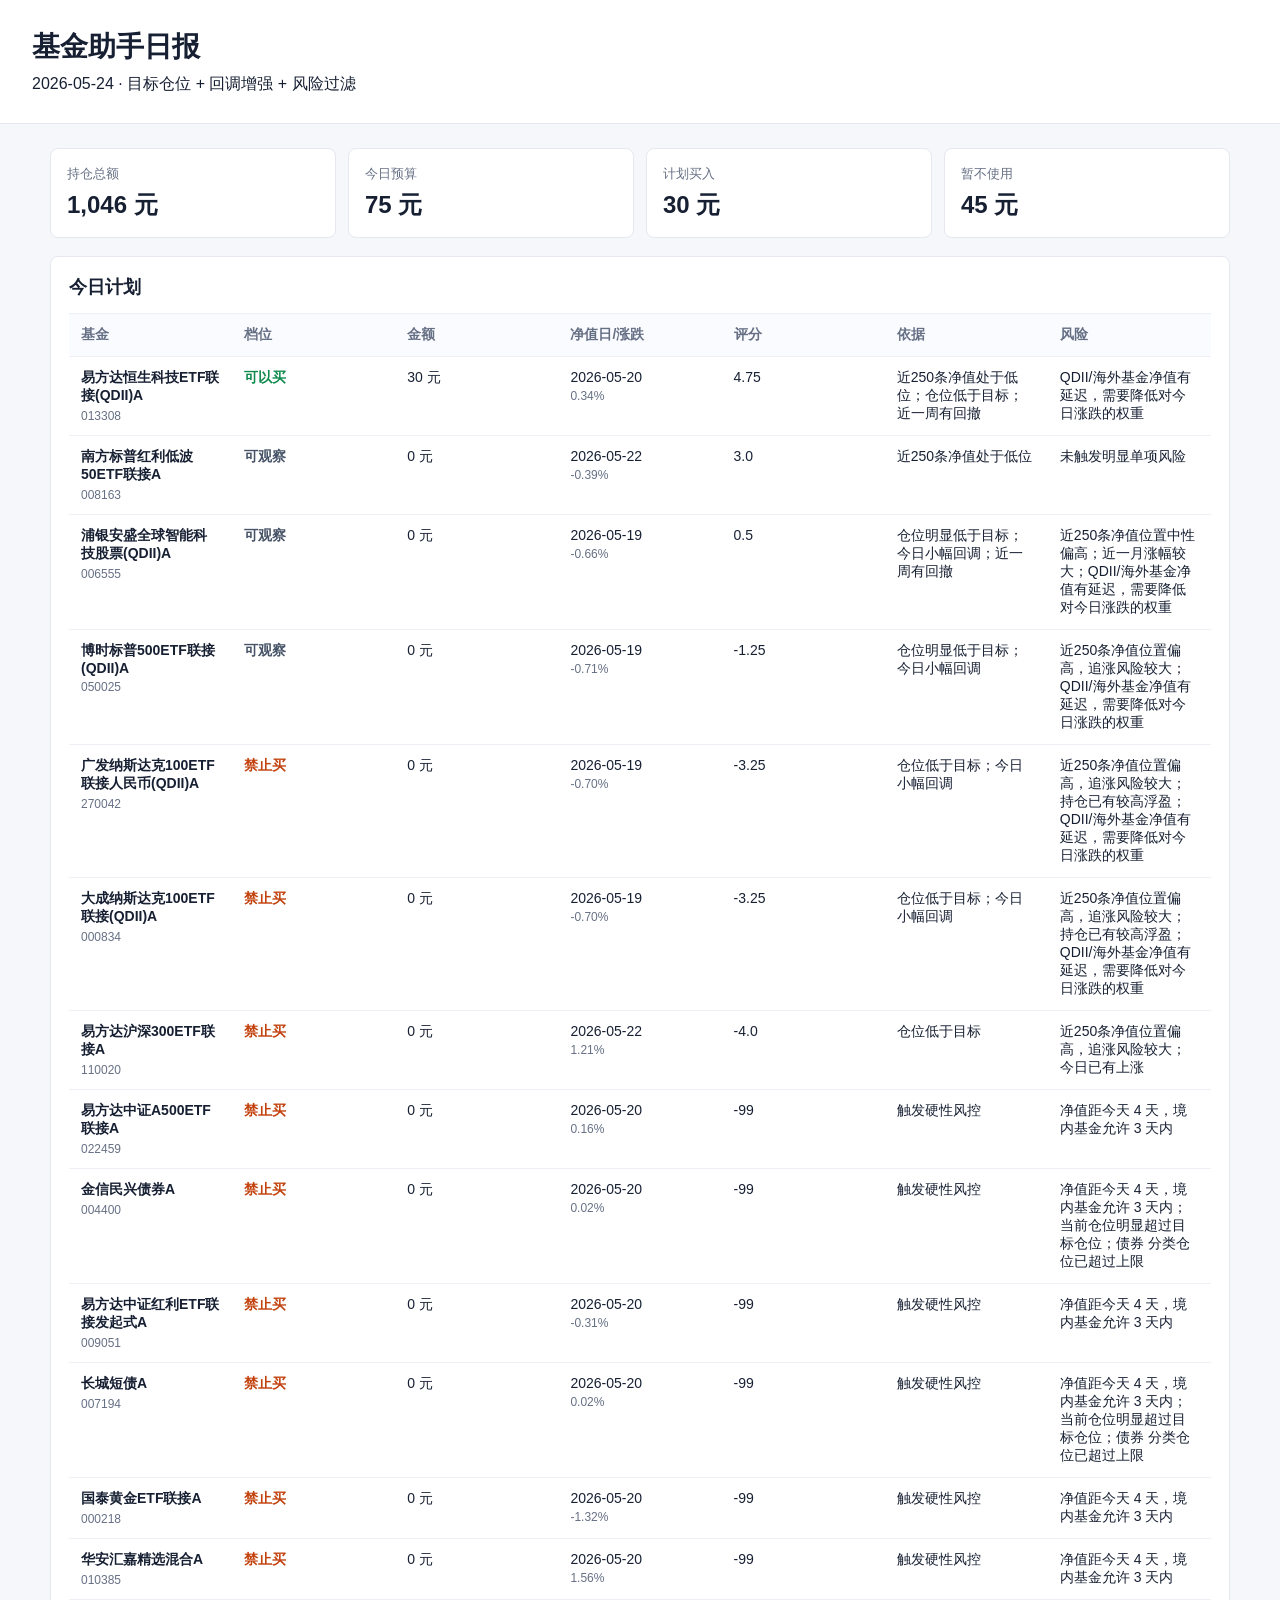
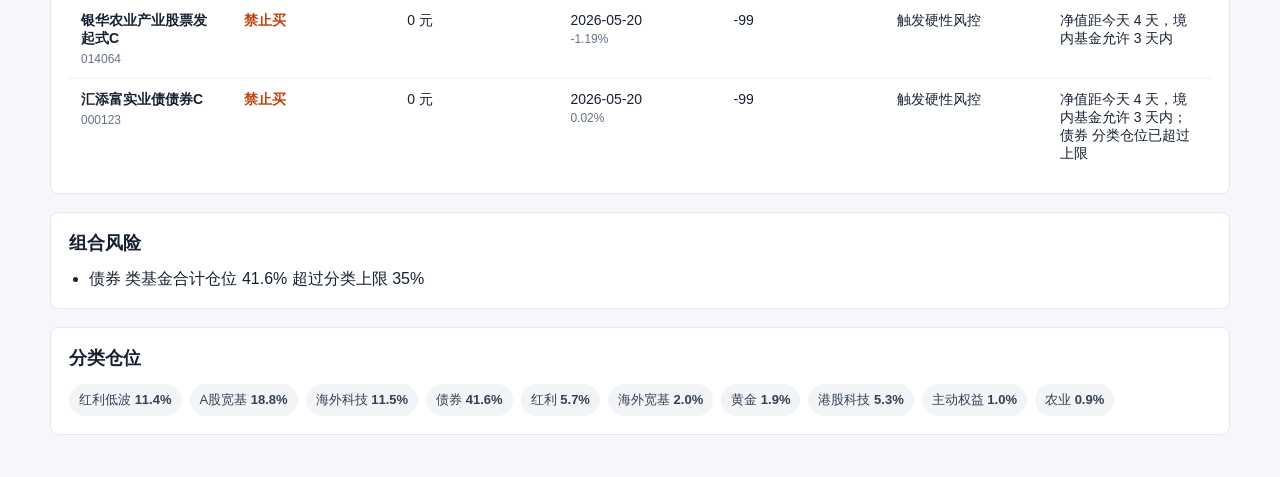
==== data/reports/latest_dashboard.html @ c5b955fe "Initial fund assistant web app" ====
<!doctype html>
<html lang="zh-CN">
<head>
  <meta charset="utf-8">
  <meta name="viewport" content="width=device-width, initial-scale=1">
  <title>基金助手日报 - 2026-05-24</title>
  <style>
    body { margin: 0; font-family: -apple-system, BlinkMacSystemFont, "Segoe UI", sans-serif; color: #172033; background: #f6f7fb; }
    header { padding: 28px 32px; background: #ffffff; border-bottom: 1px solid #e6e8ef; }
    h1 { margin: 0 0 8px; font-size: 28px; }
    main { max-width: 1180px; margin: 0 auto; padding: 24px; }
    .grid { display: grid; grid-template-columns: repeat(4, minmax(0, 1fr)); gap: 12px; margin-bottom: 18px; }
    .metric, section { background: #fff; border: 1px solid #e6e8ef; border-radius: 8px; }
    .metric { padding: 16px; }
    .metric span { display: block; color: #667085; font-size: 13px; }
    .metric strong { display: block; margin-top: 6px; font-size: 24px; }
    section { padding: 18px; margin-bottom: 18px; }
    h2 { margin: 0 0 14px; font-size: 18px; }
    table { width: 100%; border-collapse: collapse; table-layout: fixed; }
    th, td { padding: 12px; border-top: 1px solid #edf0f5; text-align: left; vertical-align: top; font-size: 14px; }
    th { color: #667085; font-weight: 600; background: #fafbfe; }
    td span { display: block; color: #667085; font-size: 12px; margin-top: 4px; }
    b.buy { color: #0f8a4c; }
    b.pause { color: #c2410c; }
    b.watch { color: #475467; }
    ul { margin: 0; padding-left: 20px; }
    .chips { display: flex; flex-wrap: wrap; gap: 8px; }
    .chips span { padding: 7px 10px; background: #f2f4f7; border-radius: 999px; color: #344054; font-size: 13px; }
    @media (max-width: 860px) {
      main { padding: 14px; }
      .grid { grid-template-columns: repeat(2, minmax(0, 1fr)); }
      table { table-layout: auto; }
      th:nth-child(6), td:nth-child(6), th:nth-child(7), td:nth-child(7) { display: none; }
    }
  </style>
</head>
<body>
  <header>
    <h1>基金助手日报</h1>
    <div>2026-05-24 · 目标仓位 + 回调增强 + 风险过滤</div>
  </header>
  <main>
    <div class="grid">
      <div class="metric"><span>持仓总额</span><strong>1,046 元</strong></div>
      <div class="metric"><span>今日预算</span><strong>75 元</strong></div>
      <div class="metric"><span>计划买入</span><strong>30 元</strong></div>
      <div class="metric"><span>暂不使用</span><strong>45 元</strong></div>
    </div>
    <section>
      <h2>今日计划</h2>
      <table>
        <thead><tr><th>基金</th><th>档位</th><th>金额</th><th>净值日/涨跌</th><th>评分</th><th>依据</th><th>风险</th></tr></thead>
        <tbody><tr><td><strong>易方达恒生科技ETF联接(QDII)A</strong><span>013308</span></td><td><b class='buy'>可以买</b></td><td>30 元</td><td>2026-05-20<span>0.34%</span></td><td>4.75</td><td>近250条净值处于低位；仓位低于目标；近一周有回撤</td><td>QDII/海外基金净值有延迟，需要降低对今日涨跌的权重</td></tr><tr><td><strong>南方标普红利低波50ETF联接A</strong><span>008163</span></td><td><b class='watch'>可观察</b></td><td>0 元</td><td>2026-05-22<span>-0.39%</span></td><td>3.0</td><td>近250条净值处于低位</td><td>未触发明显单项风险</td></tr><tr><td><strong>浦银安盛全球智能科技股票(QDII)A</strong><span>006555</span></td><td><b class='watch'>可观察</b></td><td>0 元</td><td>2026-05-19<span>-0.66%</span></td><td>0.5</td><td>仓位明显低于目标；今日小幅回调；近一周有回撤</td><td>近250条净值位置中性偏高；近一月涨幅较大；QDII/海外基金净值有延迟，需要降低对今日涨跌的权重</td></tr><tr><td><strong>博时标普500ETF联接(QDII)A</strong><span>050025</span></td><td><b class='watch'>可观察</b></td><td>0 元</td><td>2026-05-19<span>-0.71%</span></td><td>-1.25</td><td>仓位明显低于目标；今日小幅回调</td><td>近250条净值位置偏高，追涨风险较大；QDII/海外基金净值有延迟，需要降低对今日涨跌的权重</td></tr><tr><td><strong>广发纳斯达克100ETF联接人民币(QDII)A</strong><span>270042</span></td><td><b class='pause'>禁止买</b></td><td>0 元</td><td>2026-05-19<span>-0.70%</span></td><td>-3.25</td><td>仓位低于目标；今日小幅回调</td><td>近250条净值位置偏高，追涨风险较大；持仓已有较高浮盈；QDII/海外基金净值有延迟，需要降低对今日涨跌的权重</td></tr><tr><td><strong>大成纳斯达克100ETF联接(QDII)A</strong><span>000834</span></td><td><b class='pause'>禁止买</b></td><td>0 元</td><td>2026-05-19<span>-0.70%</span></td><td>-3.25</td><td>仓位低于目标；今日小幅回调</td><td>近250条净值位置偏高，追涨风险较大；持仓已有较高浮盈；QDII/海外基金净值有延迟，需要降低对今日涨跌的权重</td></tr><tr><td><strong>易方达沪深300ETF联接A</strong><span>110020</span></td><td><b class='pause'>禁止买</b></td><td>0 元</td><td>2026-05-22<span>1.21%</span></td><td>-4.0</td><td>仓位低于目标</td><td>近250条净值位置偏高，追涨风险较大；今日已有上涨</td></tr><tr><td><strong>易方达中证A500ETF联接A</strong><span>022459</span></td><td><b class='pause'>禁止买</b></td><td>0 元</td><td>2026-05-20<span>0.16%</span></td><td>-99</td><td>触发硬性风控</td><td>净值距今天 4 天，境内基金允许 3 天内</td></tr><tr><td><strong>金信民兴债券A</strong><span>004400</span></td><td><b class='pause'>禁止买</b></td><td>0 元</td><td>2026-05-20<span>0.02%</span></td><td>-99</td><td>触发硬性风控</td><td>净值距今天 4 天，境内基金允许 3 天内；当前仓位明显超过目标仓位；债券 分类仓位已超过上限</td></tr><tr><td><strong>易方达中证红利ETF联接发起式A</strong><span>009051</span></td><td><b class='pause'>禁止买</b></td><td>0 元</td><td>2026-05-20<span>-0.31%</span></td><td>-99</td><td>触发硬性风控</td><td>净值距今天 4 天，境内基金允许 3 天内</td></tr><tr><td><strong>长城短债A</strong><span>007194</span></td><td><b class='pause'>禁止买</b></td><td>0 元</td><td>2026-05-20<span>0.02%</span></td><td>-99</td><td>触发硬性风控</td><td>净值距今天 4 天，境内基金允许 3 天内；当前仓位明显超过目标仓位；债券 分类仓位已超过上限</td></tr><tr><td><strong>国泰黄金ETF联接A</strong><span>000218</span></td><td><b class='pause'>禁止买</b></td><td>0 元</td><td>2026-05-20<span>-1.32%</span></td><td>-99</td><td>触发硬性风控</td><td>净值距今天 4 天，境内基金允许 3 天内</td></tr><tr><td><strong>华安汇嘉精选混合A</strong><span>010385</span></td><td><b class='pause'>禁止买</b></td><td>0 元</td><td>2026-05-20<span>1.56%</span></td><td>-99</td><td>触发硬性风控</td><td>净值距今天 4 天，境内基金允许 3 天内</td></tr><tr><td><strong>银华农业产业股票发起式C</strong><span>014064</span></td><td><b class='pause'>禁止买</b></td><td>0 元</td><td>2026-05-20<span>-1.19%</span></td><td>-99</td><td>触发硬性风控</td><td>净值距今天 4 天，境内基金允许 3 天内</td></tr><tr><td><strong>汇添富实业债债券C</strong><span>000123</span></td><td><b class='pause'>禁止买</b></td><td>0 元</td><td>2026-05-20<span>0.02%</span></td><td>-99</td><td>触发硬性风控</td><td>净值距今天 4 天，境内基金允许 3 天内；债券 分类仓位已超过上限</td></tr></tbody>
      </table>
    </section>
    <section>
      <h2>组合风险</h2>
      <ul><li>债券 类基金合计仓位 41.6% 超过分类上限 35%</li></ul>
    </section>
    <section>
      <h2>分类仓位</h2>
      <div class="chips"><span>红利低波 <strong>11.4%</strong></span><span>A股宽基 <strong>18.8%</strong></span><span>海外科技 <strong>11.5%</strong></span><span>债券 <strong>41.6%</strong></span><span>红利 <strong>5.7%</strong></span><span>海外宽基 <strong>2.0%</strong></span><span>黄金 <strong>1.9%</strong></span><span>港股科技 <strong>5.3%</strong></span><span>主动权益 <strong>1.0%</strong></span><span>农业 <strong>0.9%</strong></span></div>
    </section>
  </main>
</body>
</html>
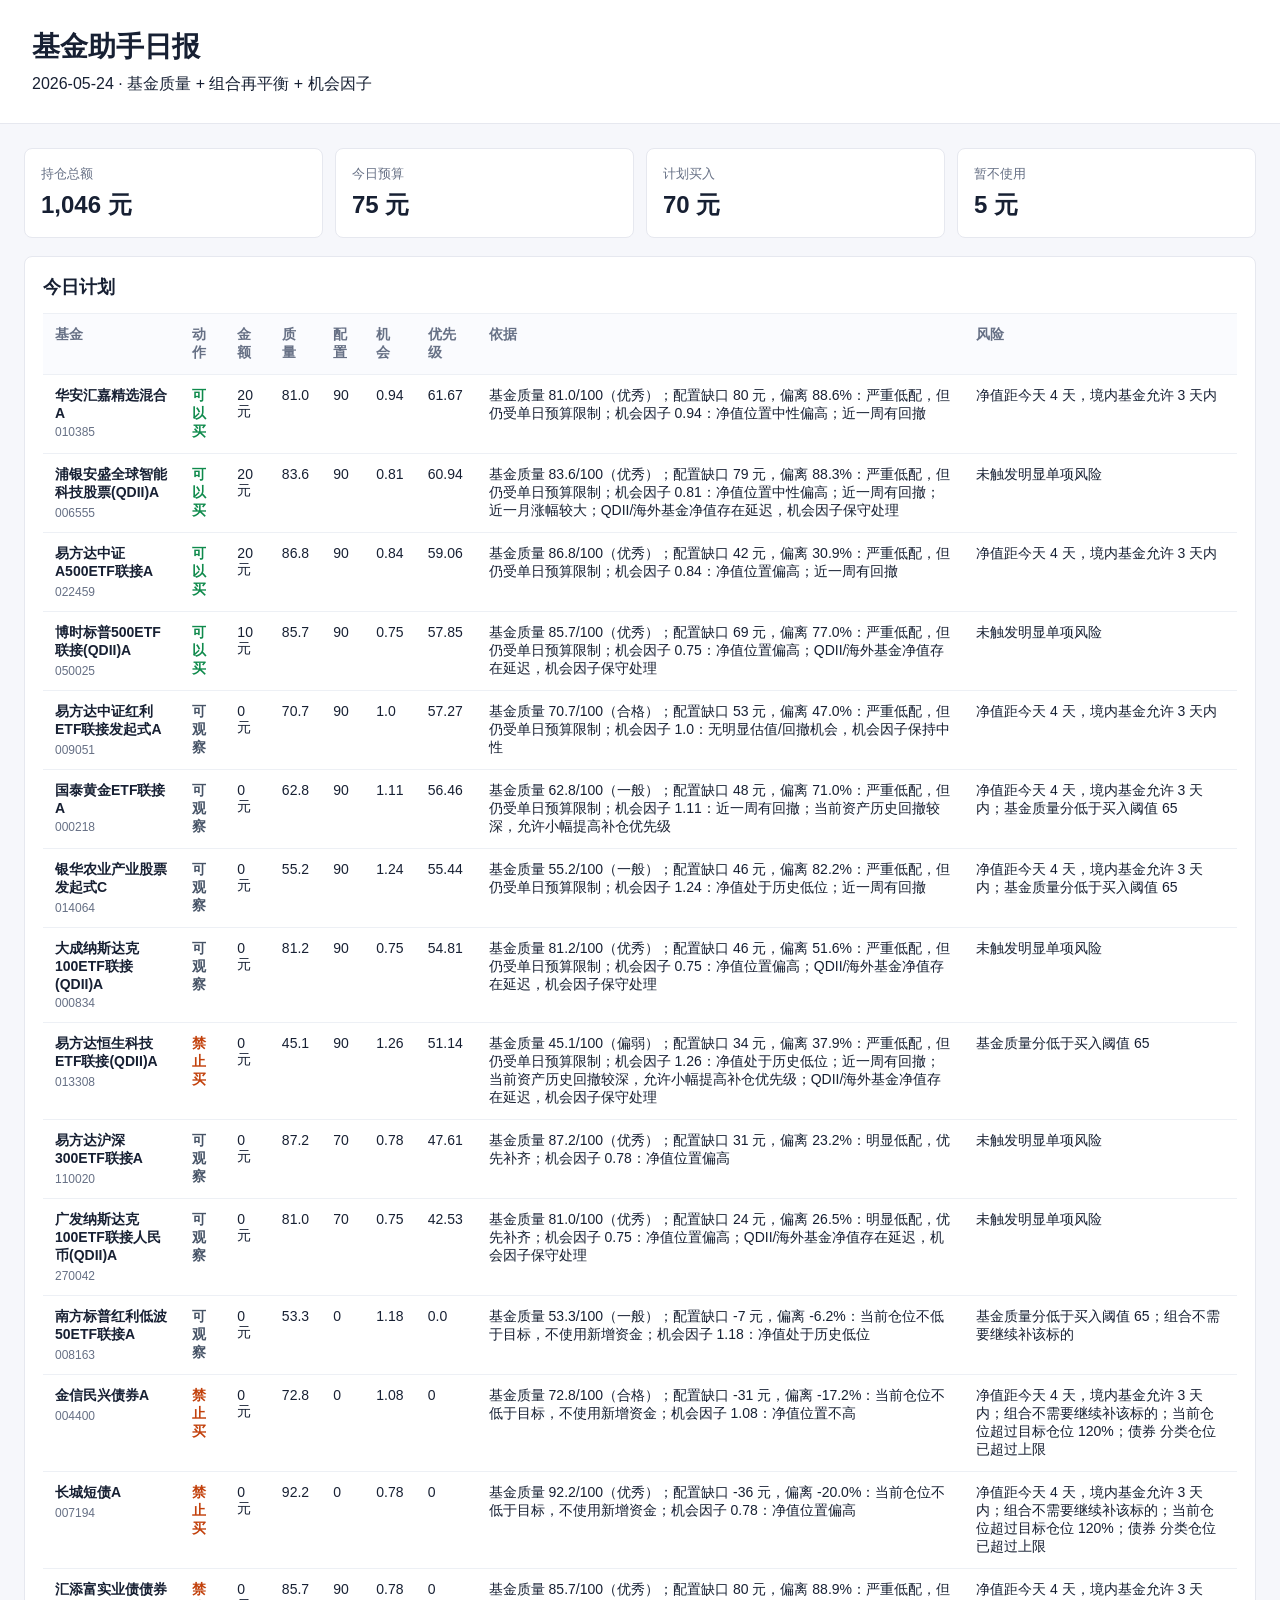
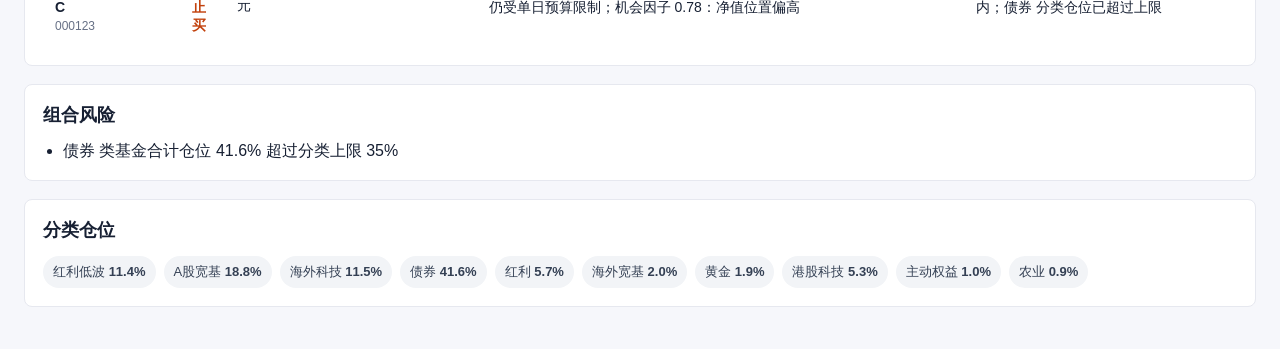
==== commit a9e4ce90: "Implement portfolio quality scoring model" ====
--- a/data/reports/latest_dashboard.html
+++ b/data/reports/latest_dashboard.html
@@ -8,15 +8,15 @@
     body { margin: 0; font-family: -apple-system, BlinkMacSystemFont, "Segoe UI", sans-serif; color: #172033; background: #f6f7fb; }
     header { padding: 28px 32px; background: #ffffff; border-bottom: 1px solid #e6e8ef; }
     h1 { margin: 0 0 8px; font-size: 28px; }
-    main { max-width: 1180px; margin: 0 auto; padding: 24px; }
+    main { max-width: 1280px; margin: 0 auto; padding: 24px; }
     .grid { display: grid; grid-template-columns: repeat(4, minmax(0, 1fr)); gap: 12px; margin-bottom: 18px; }
     .metric, section { background: #fff; border: 1px solid #e6e8ef; border-radius: 8px; }
     .metric { padding: 16px; }
     .metric span { display: block; color: #667085; font-size: 13px; }
     .metric strong { display: block; margin-top: 6px; font-size: 24px; }
-    section { padding: 18px; margin-bottom: 18px; }
+    section { padding: 18px; margin-bottom: 18px; overflow: auto; }
     h2 { margin: 0 0 14px; font-size: 18px; }
-    table { width: 100%; border-collapse: collapse; table-layout: fixed; }
+    table { width: 100%; border-collapse: collapse; min-width: 1100px; }
     th, td { padding: 12px; border-top: 1px solid #edf0f5; text-align: left; vertical-align: top; font-size: 14px; }
     th { color: #667085; font-weight: 600; background: #fafbfe; }
     td span { display: block; color: #667085; font-size: 12px; margin-top: 4px; }
@@ -29,28 +29,26 @@
     @media (max-width: 860px) {
       main { padding: 14px; }
       .grid { grid-template-columns: repeat(2, minmax(0, 1fr)); }
-      table { table-layout: auto; }
-      th:nth-child(6), td:nth-child(6), th:nth-child(7), td:nth-child(7) { display: none; }
     }
   </style>
 </head>
 <body>
   <header>
     <h1>基金助手日报</h1>
-    <div>2026-05-24 · 目标仓位 + 回调增强 + 风险过滤</div>
+    <div>2026-05-24 · 基金质量 + 组合再平衡 + 机会因子</div>
   </header>
   <main>
     <div class="grid">
       <div class="metric"><span>持仓总额</span><strong>1,046 元</strong></div>
       <div class="metric"><span>今日预算</span><strong>75 元</strong></div>
-      <div class="metric"><span>计划买入</span><strong>30 元</strong></div>
-      <div class="metric"><span>暂不使用</span><strong>45 元</strong></div>
+      <div class="metric"><span>计划买入</span><strong>70 元</strong></div>
+      <div class="metric"><span>暂不使用</span><strong>5 元</strong></div>
     </div>
     <section>
       <h2>今日计划</h2>
       <table>
-        <thead><tr><th>基金</th><th>档位</th><th>金额</th><th>净值日/涨跌</th><th>评分</th><th>依据</th><th>风险</th></tr></thead>
-        <tbody><tr><td><strong>易方达恒生科技ETF联接(QDII)A</strong><span>013308</span></td><td><b class='buy'>可以买</b></td><td>30 元</td><td>2026-05-20<span>0.34%</span></td><td>4.75</td><td>近250条净值处于低位；仓位低于目标；近一周有回撤</td><td>QDII/海外基金净值有延迟，需要降低对今日涨跌的权重</td></tr><tr><td><strong>南方标普红利低波50ETF联接A</strong><span>008163</span></td><td><b class='watch'>可观察</b></td><td>0 元</td><td>2026-05-22<span>-0.39%</span></td><td>3.0</td><td>近250条净值处于低位</td><td>未触发明显单项风险</td></tr><tr><td><strong>浦银安盛全球智能科技股票(QDII)A</strong><span>006555</span></td><td><b class='watch'>可观察</b></td><td>0 元</td><td>2026-05-19<span>-0.66%</span></td><td>0.5</td><td>仓位明显低于目标；今日小幅回调；近一周有回撤</td><td>近250条净值位置中性偏高；近一月涨幅较大；QDII/海外基金净值有延迟，需要降低对今日涨跌的权重</td></tr><tr><td><strong>博时标普500ETF联接(QDII)A</strong><span>050025</span></td><td><b class='watch'>可观察</b></td><td>0 元</td><td>2026-05-19<span>-0.71%</span></td><td>-1.25</td><td>仓位明显低于目标；今日小幅回调</td><td>近250条净值位置偏高，追涨风险较大；QDII/海外基金净值有延迟，需要降低对今日涨跌的权重</td></tr><tr><td><strong>广发纳斯达克100ETF联接人民币(QDII)A</strong><span>270042</span></td><td><b class='pause'>禁止买</b></td><td>0 元</td><td>2026-05-19<span>-0.70%</span></td><td>-3.25</td><td>仓位低于目标；今日小幅回调</td><td>近250条净值位置偏高，追涨风险较大；持仓已有较高浮盈；QDII/海外基金净值有延迟，需要降低对今日涨跌的权重</td></tr><tr><td><strong>大成纳斯达克100ETF联接(QDII)A</strong><span>000834</span></td><td><b class='pause'>禁止买</b></td><td>0 元</td><td>2026-05-19<span>-0.70%</span></td><td>-3.25</td><td>仓位低于目标；今日小幅回调</td><td>近250条净值位置偏高，追涨风险较大；持仓已有较高浮盈；QDII/海外基金净值有延迟，需要降低对今日涨跌的权重</td></tr><tr><td><strong>易方达沪深300ETF联接A</strong><span>110020</span></td><td><b class='pause'>禁止买</b></td><td>0 元</td><td>2026-05-22<span>1.21%</span></td><td>-4.0</td><td>仓位低于目标</td><td>近250条净值位置偏高，追涨风险较大；今日已有上涨</td></tr><tr><td><strong>易方达中证A500ETF联接A</strong><span>022459</span></td><td><b class='pause'>禁止买</b></td><td>0 元</td><td>2026-05-20<span>0.16%</span></td><td>-99</td><td>触发硬性风控</td><td>净值距今天 4 天，境内基金允许 3 天内</td></tr><tr><td><strong>金信民兴债券A</strong><span>004400</span></td><td><b class='pause'>禁止买</b></td><td>0 元</td><td>2026-05-20<span>0.02%</span></td><td>-99</td><td>触发硬性风控</td><td>净值距今天 4 天，境内基金允许 3 天内；当前仓位明显超过目标仓位；债券 分类仓位已超过上限</td></tr><tr><td><strong>易方达中证红利ETF联接发起式A</strong><span>009051</span></td><td><b class='pause'>禁止买</b></td><td>0 元</td><td>2026-05-20<span>-0.31%</span></td><td>-99</td><td>触发硬性风控</td><td>净值距今天 4 天，境内基金允许 3 天内</td></tr><tr><td><strong>长城短债A</strong><span>007194</span></td><td><b class='pause'>禁止买</b></td><td>0 元</td><td>2026-05-20<span>0.02%</span></td><td>-99</td><td>触发硬性风控</td><td>净值距今天 4 天，境内基金允许 3 天内；当前仓位明显超过目标仓位；债券 分类仓位已超过上限</td></tr><tr><td><strong>国泰黄金ETF联接A</strong><span>000218</span></td><td><b class='pause'>禁止买</b></td><td>0 元</td><td>2026-05-20<span>-1.32%</span></td><td>-99</td><td>触发硬性风控</td><td>净值距今天 4 天，境内基金允许 3 天内</td></tr><tr><td><strong>华安汇嘉精选混合A</strong><span>010385</span></td><td><b class='pause'>禁止买</b></td><td>0 元</td><td>2026-05-20<span>1.56%</span></td><td>-99</td><td>触发硬性风控</td><td>净值距今天 4 天，境内基金允许 3 天内</td></tr><tr><td><strong>银华农业产业股票发起式C</strong><span>014064</span></td><td><b class='pause'>禁止买</b></td><td>0 元</td><td>2026-05-20<span>-1.19%</span></td><td>-99</td><td>触发硬性风控</td><td>净值距今天 4 天，境内基金允许 3 天内</td></tr><tr><td><strong>汇添富实业债债券C</strong><span>000123</span></td><td><b class='pause'>禁止买</b></td><td>0 元</td><td>2026-05-20<span>0.02%</span></td><td>-99</td><td>触发硬性风控</td><td>净值距今天 4 天，境内基金允许 3 天内；债券 分类仓位已超过上限</td></tr></tbody>
+        <thead><tr><th>基金</th><th>动作</th><th>金额</th><th>质量</th><th>配置</th><th>机会</th><th>优先级</th><th>依据</th><th>风险</th></tr></thead>
+        <tbody><tr><td><strong>华安汇嘉精选混合A</strong><span>010385</span></td><td><b class='buy'>可以买</b></td><td>20 元</td><td>81.0</td><td>90</td><td>0.94</td><td>61.67</td><td>基金质量 81.0/100（优秀）；配置缺口 80 元，偏离 88.6%：严重低配，但仍受单日预算限制；机会因子 0.94：净值位置中性偏高；近一周有回撤</td><td>净值距今天 4 天，境内基金允许 3 天内</td></tr><tr><td><strong>浦银安盛全球智能科技股票(QDII)A</strong><span>006555</span></td><td><b class='buy'>可以买</b></td><td>20 元</td><td>83.6</td><td>90</td><td>0.81</td><td>60.94</td><td>基金质量 83.6/100（优秀）；配置缺口 79 元，偏离 88.3%：严重低配，但仍受单日预算限制；机会因子 0.81：净值位置中性偏高；近一周有回撤；近一月涨幅较大；QDII/海外基金净值存在延迟，机会因子保守处理</td><td>未触发明显单项风险</td></tr><tr><td><strong>易方达中证A500ETF联接A</strong><span>022459</span></td><td><b class='buy'>可以买</b></td><td>20 元</td><td>86.8</td><td>90</td><td>0.84</td><td>59.06</td><td>基金质量 86.8/100（优秀）；配置缺口 42 元，偏离 30.9%：严重低配，但仍受单日预算限制；机会因子 0.84：净值位置偏高；近一周有回撤</td><td>净值距今天 4 天，境内基金允许 3 天内</td></tr><tr><td><strong>博时标普500ETF联接(QDII)A</strong><span>050025</span></td><td><b class='buy'>可以买</b></td><td>10 元</td><td>85.7</td><td>90</td><td>0.75</td><td>57.85</td><td>基金质量 85.7/100（优秀）；配置缺口 69 元，偏离 77.0%：严重低配，但仍受单日预算限制；机会因子 0.75：净值位置偏高；QDII/海外基金净值存在延迟，机会因子保守处理</td><td>未触发明显单项风险</td></tr><tr><td><strong>易方达中证红利ETF联接发起式A</strong><span>009051</span></td><td><b class='watch'>可观察</b></td><td>0 元</td><td>70.7</td><td>90</td><td>1.0</td><td>57.27</td><td>基金质量 70.7/100（合格）；配置缺口 53 元，偏离 47.0%：严重低配，但仍受单日预算限制；机会因子 1.0：无明显估值/回撤机会，机会因子保持中性</td><td>净值距今天 4 天，境内基金允许 3 天内</td></tr><tr><td><strong>国泰黄金ETF联接A</strong><span>000218</span></td><td><b class='watch'>可观察</b></td><td>0 元</td><td>62.8</td><td>90</td><td>1.11</td><td>56.46</td><td>基金质量 62.8/100（一般）；配置缺口 48 元，偏离 71.0%：严重低配，但仍受单日预算限制；机会因子 1.11：近一周有回撤；当前资产历史回撤较深，允许小幅提高补仓优先级</td><td>净值距今天 4 天，境内基金允许 3 天内；基金质量分低于买入阈值 65</td></tr><tr><td><strong>银华农业产业股票发起式C</strong><span>014064</span></td><td><b class='watch'>可观察</b></td><td>0 元</td><td>55.2</td><td>90</td><td>1.24</td><td>55.44</td><td>基金质量 55.2/100（一般）；配置缺口 46 元，偏离 82.2%：严重低配，但仍受单日预算限制；机会因子 1.24：净值处于历史低位；近一周有回撤</td><td>净值距今天 4 天，境内基金允许 3 天内；基金质量分低于买入阈值 65</td></tr><tr><td><strong>大成纳斯达克100ETF联接(QDII)A</strong><span>000834</span></td><td><b class='watch'>可观察</b></td><td>0 元</td><td>81.2</td><td>90</td><td>0.75</td><td>54.81</td><td>基金质量 81.2/100（优秀）；配置缺口 46 元，偏离 51.6%：严重低配，但仍受单日预算限制；机会因子 0.75：净值位置偏高；QDII/海外基金净值存在延迟，机会因子保守处理</td><td>未触发明显单项风险</td></tr><tr><td><strong>易方达恒生科技ETF联接(QDII)A</strong><span>013308</span></td><td><b class='pause'>禁止买</b></td><td>0 元</td><td>45.1</td><td>90</td><td>1.26</td><td>51.14</td><td>基金质量 45.1/100（偏弱）；配置缺口 34 元，偏离 37.9%：严重低配，但仍受单日预算限制；机会因子 1.26：净值处于历史低位；近一周有回撤；当前资产历史回撤较深，允许小幅提高补仓优先级；QDII/海外基金净值存在延迟，机会因子保守处理</td><td>基金质量分低于买入阈值 65</td></tr><tr><td><strong>易方达沪深300ETF联接A</strong><span>110020</span></td><td><b class='watch'>可观察</b></td><td>0 元</td><td>87.2</td><td>70</td><td>0.78</td><td>47.61</td><td>基金质量 87.2/100（优秀）；配置缺口 31 元，偏离 23.2%：明显低配，优先补齐；机会因子 0.78：净值位置偏高</td><td>未触发明显单项风险</td></tr><tr><td><strong>广发纳斯达克100ETF联接人民币(QDII)A</strong><span>270042</span></td><td><b class='watch'>可观察</b></td><td>0 元</td><td>81.0</td><td>70</td><td>0.75</td><td>42.53</td><td>基金质量 81.0/100（优秀）；配置缺口 24 元，偏离 26.5%：明显低配，优先补齐；机会因子 0.75：净值位置偏高；QDII/海外基金净值存在延迟，机会因子保守处理</td><td>未触发明显单项风险</td></tr><tr><td><strong>南方标普红利低波50ETF联接A</strong><span>008163</span></td><td><b class='watch'>可观察</b></td><td>0 元</td><td>53.3</td><td>0</td><td>1.18</td><td>0.0</td><td>基金质量 53.3/100（一般）；配置缺口 -7 元，偏离 -6.2%：当前仓位不低于目标，不使用新增资金；机会因子 1.18：净值处于历史低位</td><td>基金质量分低于买入阈值 65；组合不需要继续补该标的</td></tr><tr><td><strong>金信民兴债券A</strong><span>004400</span></td><td><b class='pause'>禁止买</b></td><td>0 元</td><td>72.8</td><td>0</td><td>1.08</td><td>0</td><td>基金质量 72.8/100（合格）；配置缺口 -31 元，偏离 -17.2%：当前仓位不低于目标，不使用新增资金；机会因子 1.08：净值位置不高</td><td>净值距今天 4 天，境内基金允许 3 天内；组合不需要继续补该标的；当前仓位超过目标仓位 120%；债券 分类仓位已超过上限</td></tr><tr><td><strong>长城短债A</strong><span>007194</span></td><td><b class='pause'>禁止买</b></td><td>0 元</td><td>92.2</td><td>0</td><td>0.78</td><td>0</td><td>基金质量 92.2/100（优秀）；配置缺口 -36 元，偏离 -20.0%：当前仓位不低于目标，不使用新增资金；机会因子 0.78：净值位置偏高</td><td>净值距今天 4 天，境内基金允许 3 天内；组合不需要继续补该标的；当前仓位超过目标仓位 120%；债券 分类仓位已超过上限</td></tr><tr><td><strong>汇添富实业债债券C</strong><span>000123</span></td><td><b class='pause'>禁止买</b></td><td>0 元</td><td>85.7</td><td>90</td><td>0.78</td><td>0</td><td>基金质量 85.7/100（优秀）；配置缺口 80 元，偏离 88.9%：严重低配，但仍受单日预算限制；机会因子 0.78：净值位置偏高</td><td>净值距今天 4 天，境内基金允许 3 天内；债券 分类仓位已超过上限</td></tr></tbody>
       </table>
     </section>
     <section>
